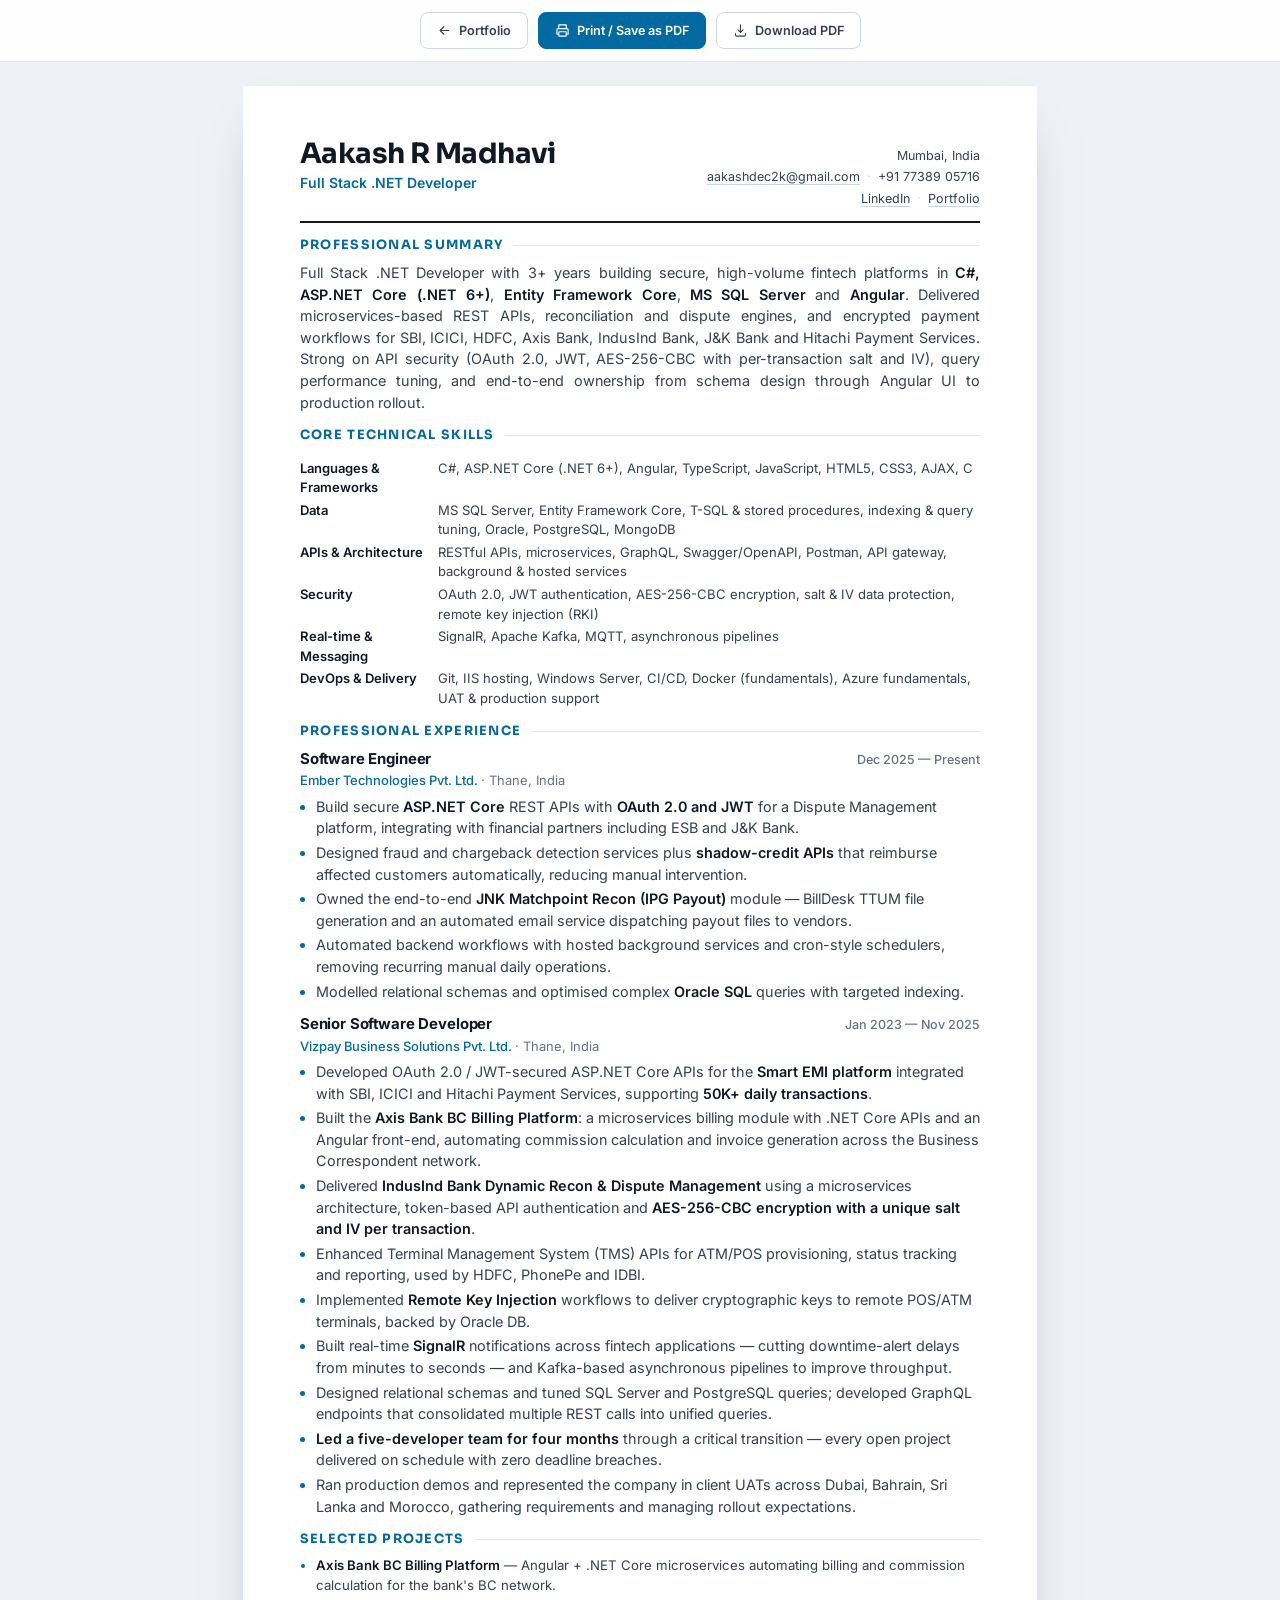
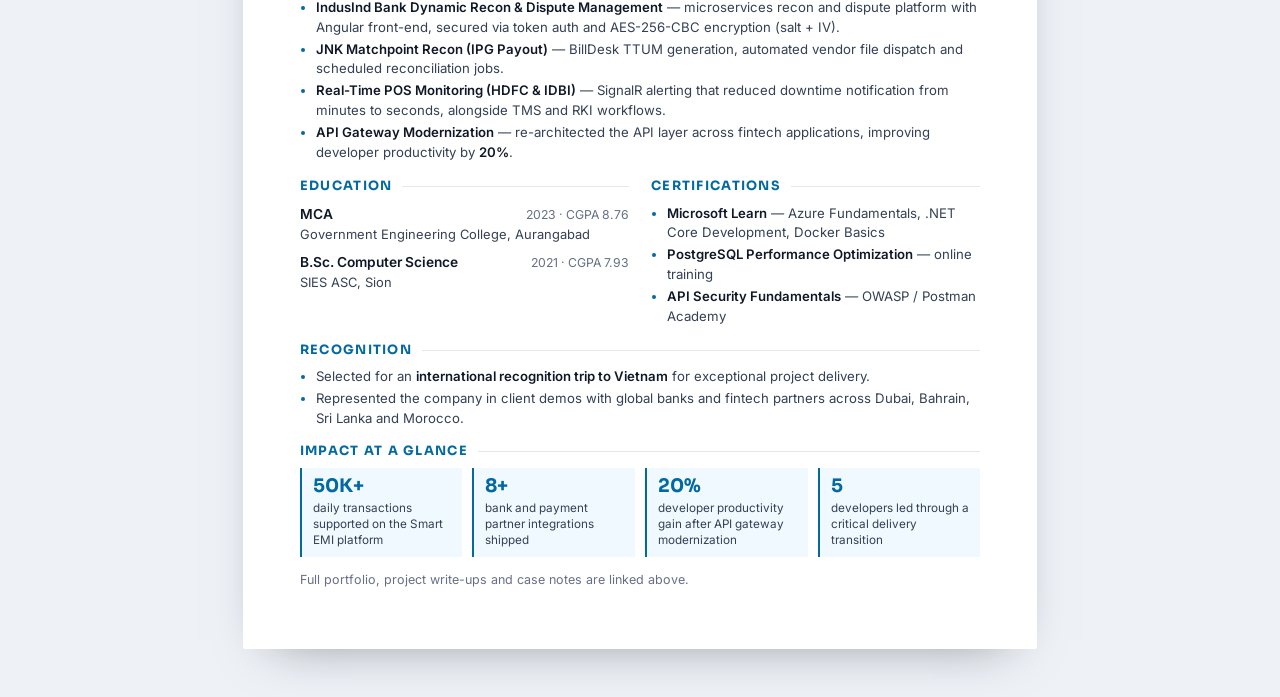
==== resume.html @ f0f53ac8 "Add portfolio site and updated resume" ====
<!DOCTYPE html>
<html lang="en">
<head>
  <meta charset="UTF-8" />
  <meta name="viewport" content="width=device-width, initial-scale=1.0" />
  <title>Aakash R Madhavi — Résumé</title>
  <meta name="description" content="Résumé of Aakash R Madhavi, Full Stack .NET Developer — C#, ASP.NET Core, Angular, SQL Server, fintech platforms." />
  <link rel="preconnect" href="https://fonts.googleapis.com" />
  <link rel="preconnect" href="https://fonts.gstatic.com" crossorigin />
  <link href="https://fonts.googleapis.com/css2?family=Inter:wght@400;500;600;700&family=Sora:wght@600;700&display=swap" rel="stylesheet" />

  <style>
    :root {
      --ink: #101828;
      --ink-soft: #344054;
      --muted: #667085;
      --rule: #e4e7ec;
      --accent: #0369a1;
      --accent-soft: #f0f9ff;
    }

    * { box-sizing: border-box; }

    body {
      margin: 0;
      background: #eef1f6;
      color: var(--ink);
      font-family: "Inter", -apple-system, "Segoe UI", Arial, sans-serif;
      font-size: 10.8pt;
      line-height: 1.5;
      -webkit-font-smoothing: antialiased;
    }

    /* ---------- Screen toolbar ---------- */
    .toolbar {
      position: sticky;
      top: 0;
      z-index: 10;
      display: flex;
      flex-wrap: wrap;
      align-items: center;
      justify-content: center;
      gap: 10px;
      padding: 12px 18px;
      background: rgba(255, 255, 255, 0.9);
      backdrop-filter: blur(10px);
      border-bottom: 1px solid var(--rule);
    }
    .toolbar a,
    .toolbar button {
      display: inline-flex;
      align-items: center;
      gap: 7px;
      padding: 8px 16px;
      border: 1px solid #cfd6e4;
      border-radius: 8px;
      background: #fff;
      color: var(--ink-soft);
      font: inherit;
      font-size: 9.5pt;
      font-weight: 600;
      text-decoration: none;
      cursor: pointer;
      transition: border-color 0.2s ease, color 0.2s ease;
    }
    .toolbar a:hover,
    .toolbar button:hover { border-color: var(--accent); color: var(--accent); }
    .toolbar .primary {
      background: var(--accent);
      border-color: var(--accent);
      color: #fff;
    }
    .toolbar .primary:hover { background: #075985; color: #fff; }
    .toolbar svg { width: 15px; height: 15px; fill: none; stroke: currentColor; stroke-width: 1.8; stroke-linecap: round; stroke-linejoin: round; }

    /* ---------- Sheet ---------- */
    .sheet {
      width: 210mm;
      max-width: calc(100% - 32px);
      margin: 24px auto 48px;
      padding: 14mm 15mm;
      background: #fff;
      box-shadow: 0 20px 50px -30px rgba(16, 24, 40, 0.5);
      border-radius: 2px;
    }

    header.resume-head {
      display: flex;
      justify-content: space-between;
      align-items: flex-start;
      gap: 22px;
      padding-bottom: 12px;
      border-bottom: 2px solid var(--ink);
    }
    .resume-head h1 {
      margin: 0 0 2px;
      font-family: "Sora", "Inter", sans-serif;
      font-size: 21pt;
      font-weight: 700;
      letter-spacing: -0.02em;
      line-height: 1.1;
    }
    .resume-head .role {
      margin: 0;
      font-size: 10.5pt;
      font-weight: 600;
      color: var(--accent);
    }
    .contact {
      margin: 6px 0 0;
      font-size: 9.4pt;
      color: var(--ink-soft);
      line-height: 1.7;
      text-align: right;
    }
    .contact a { color: inherit; text-decoration: none; border-bottom: 1px solid #cbd5e1; }
    .contact span.sep { color: #d0d5dd; padding-inline: 3px; }

    /* ---------- Sections ---------- */
    section { margin-top: 13px; }

    h2 {
      margin: 0 0 7px;
      font-family: "Sora", "Inter", sans-serif;
      font-size: 9.6pt;
      font-weight: 700;
      letter-spacing: 0.1em;
      text-transform: uppercase;
      color: var(--accent);
      display: flex;
      align-items: center;
      gap: 10px;
    }
    h2::after {
      content: "";
      flex: 1;
      height: 1px;
      background: var(--rule);
    }

    p { margin: 0 0 6px; }
    .summary { color: var(--ink-soft); text-align: justify; }

    .skills { display: grid; gap: 3px; font-size: 9.8pt; }
    .skills div { display: grid; grid-template-columns: 128px 1fr; gap: 10px; }
    .skills dt { font-weight: 600; color: var(--ink); }
    .skills dd { margin: 0; color: var(--ink-soft); }

    .job { margin-bottom: 11px; break-inside: avoid; }
    .job:last-child { margin-bottom: 0; }
    .job-top { display: flex; justify-content: space-between; align-items: baseline; gap: 14px; }
    .job-top h3 { margin: 0; font-size: 11.2pt; font-weight: 700; letter-spacing: -0.01em; }
    .job-top .dates { font-size: 9.4pt; font-weight: 500; color: var(--muted); white-space: nowrap; }
    .job-sub { margin: 1px 0 5px; font-size: 9.7pt; font-weight: 500; color: var(--accent); }
    .job-sub .loc { color: var(--muted); font-weight: 400; }

    ul { margin: 0; padding-left: 16px; }
    li { margin-bottom: 3px; color: var(--ink-soft); }
    li::marker { color: var(--accent); }
    strong { color: var(--ink); font-weight: 600; }

    .two-col { display: grid; grid-template-columns: 1fr 1fr; gap: 22px; }

    .entry { margin-bottom: 7px; break-inside: avoid; }
    .entry:last-child { margin-bottom: 0; }
    .entry-top { display: flex; justify-content: space-between; gap: 10px; align-items: baseline; }
    .entry-top h3 { margin: 0; font-size: 10.3pt; font-weight: 600; }
    .entry-top span { font-size: 9.2pt; color: var(--muted); white-space: nowrap; }
    .entry p { margin: 1px 0 0; font-size: 9.7pt; color: var(--ink-soft); }

    .compact li { margin-bottom: 2px; font-size: 9.9pt; }
    .note { font-size: 9.4pt; color: var(--muted); }

    .impact {
      display: grid;
      grid-template-columns: repeat(4, minmax(0, 1fr));
      gap: 10px;
      margin: 0;
    }
    .impact div {
      padding: 8px 11px;
      border-left: 2px solid var(--accent);
      background: var(--accent-soft);
    }
    .impact dt {
      font-family: "Sora", "Inter", sans-serif;
      font-size: 14pt;
      font-weight: 700;
      line-height: 1.1;
      color: var(--accent);
    }
    .impact dd {
      margin: 3px 0 0;
      font-size: 8.8pt;
      line-height: 1.4;
      color: var(--ink-soft);
    }

    /* ---------- Print ---------- */
    @page { size: A4; margin: 10mm 12mm; }

    @media print {
      body { background: #fff; font-size: 9.4pt; line-height: 1.38; }
      .toolbar { display: none !important; }
      .sheet {
        width: auto;
        max-width: none;
        margin: 0;
        padding: 0;
        box-shadow: none;
        border-radius: 0;
      }
      a { color: inherit; }

      .resume-head { padding-bottom: 8px; }
      .resume-head h1 { font-size: 18pt; }
      .resume-head .role { font-size: 9.6pt; }
      .contact { font-size: 8.6pt; line-height: 1.55; margin-top: 2px; }

      section { margin-top: 9px; break-inside: avoid; }
      h2 { margin-bottom: 5px; font-size: 8.8pt; }
      p.summary { font-size: 9.2pt; }
      .skills { font-size: 9pt; gap: 2px; }
      .skills div { grid-template-columns: 118px 1fr; }

      .job { margin-bottom: 8px; break-inside: avoid; }
      .job-top h3 { font-size: 10.4pt; }
      .job-top .dates { font-size: 8.6pt; }
      .job-sub { font-size: 9pt; margin-bottom: 3px; }
      .compact li { font-size: 9pt; margin-bottom: 1.5px; }
      li { margin-bottom: 2px; }
      .entry { margin-bottom: 5px; }
      .entry p { font-size: 9pt; }
      .two-col { gap: 18px; }
      .impact { gap: 8px; }
      .impact dt { font-size: 12.5pt; }
      .impact dd { font-size: 8.2pt; }
      .note { font-size: 8.6pt; margin-top: 10px !important; }
    }

    @media (max-width: 720px) {
      body { font-size: 11pt; }
      .sheet { padding: 22px 18px; }
      header.resume-head { flex-direction: column; gap: 8px; }
      .contact { text-align: left; }
      .skills div { grid-template-columns: 1fr; gap: 0; }
      .skills dt { margin-top: 4px; }
      .two-col { grid-template-columns: 1fr; gap: 14px; }
      .impact { grid-template-columns: 1fr 1fr; }
      .job-top { flex-direction: column; gap: 1px; }
    }
  </style>
</head>
<body>
  <div class="toolbar">
    <a href="index.html">
      <svg viewBox="0 0 24 24" aria-hidden="true"><path d="M19 12H5m0 0 6-6m-6 6 6 6"/></svg>
      Portfolio
    </a>
    <button class="primary" type="button" id="printBtn">
      <svg viewBox="0 0 24 24" aria-hidden="true"><path d="M6 9V3h12v6M6 18H4a1 1 0 0 1-1-1v-6a2 2 0 0 1 2-2h14a2 2 0 0 1 2 2v6a1 1 0 0 1-1 1h-2"/><rect x="6" y="14" width="12" height="7" rx="1"/></svg>
      Print / Save as PDF
    </button>
    <a href="Aakash_Madhavi_Resume_Updated.pdf">
      <svg viewBox="0 0 24 24" aria-hidden="true"><path d="M12 3v12m0 0 4-4m-4 4-4-4M4 17v2a2 2 0 0 0 2 2h12a2 2 0 0 0 2-2v-2"/></svg>
      Download PDF
    </a>
  </div>

  <main class="sheet">
    <header class="resume-head">
      <div>
        <h1>Aakash R Madhavi</h1>
        <p class="role">Full Stack .NET Developer</p>
      </div>
      <p class="contact">
        Mumbai, India<br />
        <a href="mailto:aakashdec2k@gmail.com">aakashdec2k@gmail.com</a>
        <span class="sep">·</span> +91 77389 05716<br />
        <!-- TODO: replace with your full LinkedIn profile URL -->
        <a href="https://www.linkedin.com/in/">LinkedIn</a>
        <span class="sep">·</span> <a href="index.html">Portfolio</a>
      </p>
    </header>

    <section aria-labelledby="summary-h">
      <h2 id="summary-h">Professional summary</h2>
      <p class="summary">
        Full Stack .NET Developer with 3+ years building secure, high-volume fintech platforms in
        <strong>C#, ASP.NET Core (.NET 6+)</strong>, <strong>Entity Framework Core</strong>,
        <strong>MS SQL Server</strong> and <strong>Angular</strong>. Delivered microservices-based REST APIs,
        reconciliation and dispute engines, and encrypted payment workflows for SBI, ICICI, HDFC, Axis Bank,
        IndusInd Bank, J&amp;K Bank and Hitachi Payment Services. Strong on API security (OAuth 2.0, JWT,
        AES-256-CBC with per-transaction salt and IV), query performance tuning, and end-to-end ownership
        from schema design through Angular UI to production rollout.
      </p>
    </section>

    <section aria-labelledby="skills-h">
      <h2 id="skills-h">Core technical skills</h2>
      <dl class="skills">
        <div><dt>Languages &amp; Frameworks</dt><dd>C#, ASP.NET Core (.NET 6+), Angular, TypeScript, JavaScript, HTML5, CSS3, AJAX, C</dd></div>
        <div><dt>Data</dt><dd>MS SQL Server, Entity Framework Core, T-SQL &amp; stored procedures, indexing &amp; query tuning, Oracle, PostgreSQL, MongoDB</dd></div>
        <div><dt>APIs &amp; Architecture</dt><dd>RESTful APIs, microservices, GraphQL, Swagger/OpenAPI, Postman, API gateway, background &amp; hosted services</dd></div>
        <div><dt>Security</dt><dd>OAuth 2.0, JWT authentication, AES-256-CBC encryption, salt &amp; IV data protection, remote key injection (RKI)</dd></div>
        <div><dt>Real-time &amp; Messaging</dt><dd>SignalR, Apache Kafka, MQTT, asynchronous pipelines</dd></div>
        <div><dt>DevOps &amp; Delivery</dt><dd>Git, IIS hosting, Windows Server, CI/CD, Docker (fundamentals), Azure fundamentals, UAT &amp; production support</dd></div>
      </dl>
    </section>

    <section aria-labelledby="exp-h">
      <h2 id="exp-h">Professional experience</h2>

      <article class="job">
        <div class="job-top">
          <h3>Software Engineer</h3>
          <span class="dates">Dec 2025 — Present</span>
        </div>
        <p class="job-sub">Ember Technologies Pvt. Ltd. <span class="loc">· Thane, India</span></p>
        <ul>
          <li>Build secure <strong>ASP.NET Core</strong> REST APIs with <strong>OAuth 2.0 and JWT</strong> for a Dispute Management platform, integrating with financial partners including ESB and J&amp;K Bank.</li>
          <li>Designed fraud and chargeback detection services plus <strong>shadow-credit APIs</strong> that reimburse affected customers automatically, reducing manual intervention.</li>
          <li>Owned the end-to-end <strong>JNK Matchpoint Recon (IPG Payout)</strong> module — BillDesk TTUM file generation and an automated email service dispatching payout files to vendors.</li>
          <li>Automated backend workflows with hosted background services and cron-style schedulers, removing recurring manual daily operations.</li>
          <li>Modelled relational schemas and optimised complex <strong>Oracle SQL</strong> queries with targeted indexing.</li>
        </ul>
      </article>

      <article class="job">
        <div class="job-top">
          <h3>Senior Software Developer</h3>
          <span class="dates">Jan 2023 — Nov 2025</span>
        </div>
        <p class="job-sub">Vizpay Business Solutions Pvt. Ltd. <span class="loc">· Thane, India</span></p>
        <ul>
          <li>Developed OAuth 2.0 / JWT-secured ASP.NET Core APIs for the <strong>Smart EMI platform</strong> integrated with SBI, ICICI and Hitachi Payment Services, supporting <strong>50K+ daily transactions</strong>.</li>
          <li>Built the <strong>Axis Bank BC Billing Platform</strong>: a microservices billing module with .NET Core APIs and an Angular front-end, automating commission calculation and invoice generation across the Business Correspondent network.</li>
          <li>Delivered <strong>IndusInd Bank Dynamic Recon &amp; Dispute Management</strong> using a microservices architecture, token-based API authentication and <strong>AES-256-CBC encryption with a unique salt and IV per transaction</strong>.</li>
          <li>Enhanced Terminal Management System (TMS) APIs for ATM/POS provisioning, status tracking and reporting, used by HDFC, PhonePe and IDBI.</li>
          <li>Implemented <strong>Remote Key Injection</strong> workflows to deliver cryptographic keys to remote POS/ATM terminals, backed by Oracle DB.</li>
          <li>Built real-time <strong>SignalR</strong> notifications across fintech applications — cutting downtime-alert delays from minutes to seconds — and Kafka-based asynchronous pipelines to improve throughput.</li>
          <li>Designed relational schemas and tuned SQL Server and PostgreSQL queries; developed GraphQL endpoints that consolidated multiple REST calls into unified queries.</li>
          <li><strong>Led a five-developer team for four months</strong> through a critical transition — every open project delivered on schedule with zero deadline breaches.</li>
          <li>Ran production demos and represented the company in client UATs across Dubai, Bahrain, Sri Lanka and Morocco, gathering requirements and managing rollout expectations.</li>
        </ul>
      </article>
    </section>

    <section aria-labelledby="projects-h">
      <h2 id="projects-h">Selected projects</h2>
      <ul class="compact">
        <li><strong>Axis Bank BC Billing Platform</strong> — Angular + .NET Core microservices automating billing and commission calculation for the bank's BC network.</li>
        <li><strong>IndusInd Bank Dynamic Recon &amp; Dispute Management</strong> — microservices recon and dispute platform with Angular front-end, secured via token auth and AES-256-CBC encryption (salt + IV).</li>
        <li><strong>JNK Matchpoint Recon (IPG Payout)</strong> — BillDesk TTUM generation, automated vendor file dispatch and scheduled reconciliation jobs.</li>
        <li><strong>Real-Time POS Monitoring (HDFC &amp; IDBI)</strong> — SignalR alerting that reduced downtime notification from minutes to seconds, alongside TMS and RKI workflows.</li>
        <li><strong>API Gateway Modernization</strong> — re-architected the API layer across fintech applications, improving developer productivity by <strong>20%</strong>.</li>
      </ul>
    </section>

    <div class="two-col">
      <section aria-labelledby="edu-h">
        <h2 id="edu-h">Education</h2>
        <div class="entry">
          <div class="entry-top"><h3>MCA</h3><span>2023 · CGPA 8.76</span></div>
          <p>Government Engineering College, Aurangabad</p>
        </div>
        <div class="entry">
          <div class="entry-top"><h3>B.Sc. Computer Science</h3><span>2021 · CGPA 7.93</span></div>
          <p>SIES ASC, Sion</p>
        </div>
      </section>

      <section aria-labelledby="cert-h">
        <h2 id="cert-h">Certifications</h2>
        <ul class="compact">
          <li><strong>Microsoft Learn</strong> — Azure Fundamentals, .NET Core Development, Docker Basics</li>
          <li><strong>PostgreSQL Performance Optimization</strong> — online training</li>
          <li><strong>API Security Fundamentals</strong> — OWASP / Postman Academy</li>
        </ul>
      </section>
    </div>

    <section aria-labelledby="rec-h">
      <h2 id="rec-h">Recognition</h2>
      <ul class="compact">
        <li>Selected for an <strong>international recognition trip to Vietnam</strong> for exceptional project delivery.</li>
        <li>Represented the company in client demos with global banks and fintech partners across Dubai, Bahrain, Sri Lanka and Morocco.</li>
      </ul>
    </section>

    <section aria-labelledby="impact-h">
      <h2 id="impact-h">Impact at a glance</h2>
      <dl class="impact">
        <div><dt>50K+</dt><dd>daily transactions supported on the Smart EMI platform</dd></div>
        <div><dt>8+</dt><dd>bank and payment partner integrations shipped</dd></div>
        <div><dt>20%</dt><dd>developer productivity gain after API gateway modernization</dd></div>
        <div><dt>5</dt><dd>developers led through a critical delivery transition</dd></div>
      </dl>
    </section>

    <p class="note" style="margin-top:14px">
      Full portfolio, project write-ups and case notes are linked above.
    </p>
  </main>

  <script>
    document.getElementById("printBtn").addEventListener("click", function () {
      window.print();
    });
  </script>
</body>
</html>
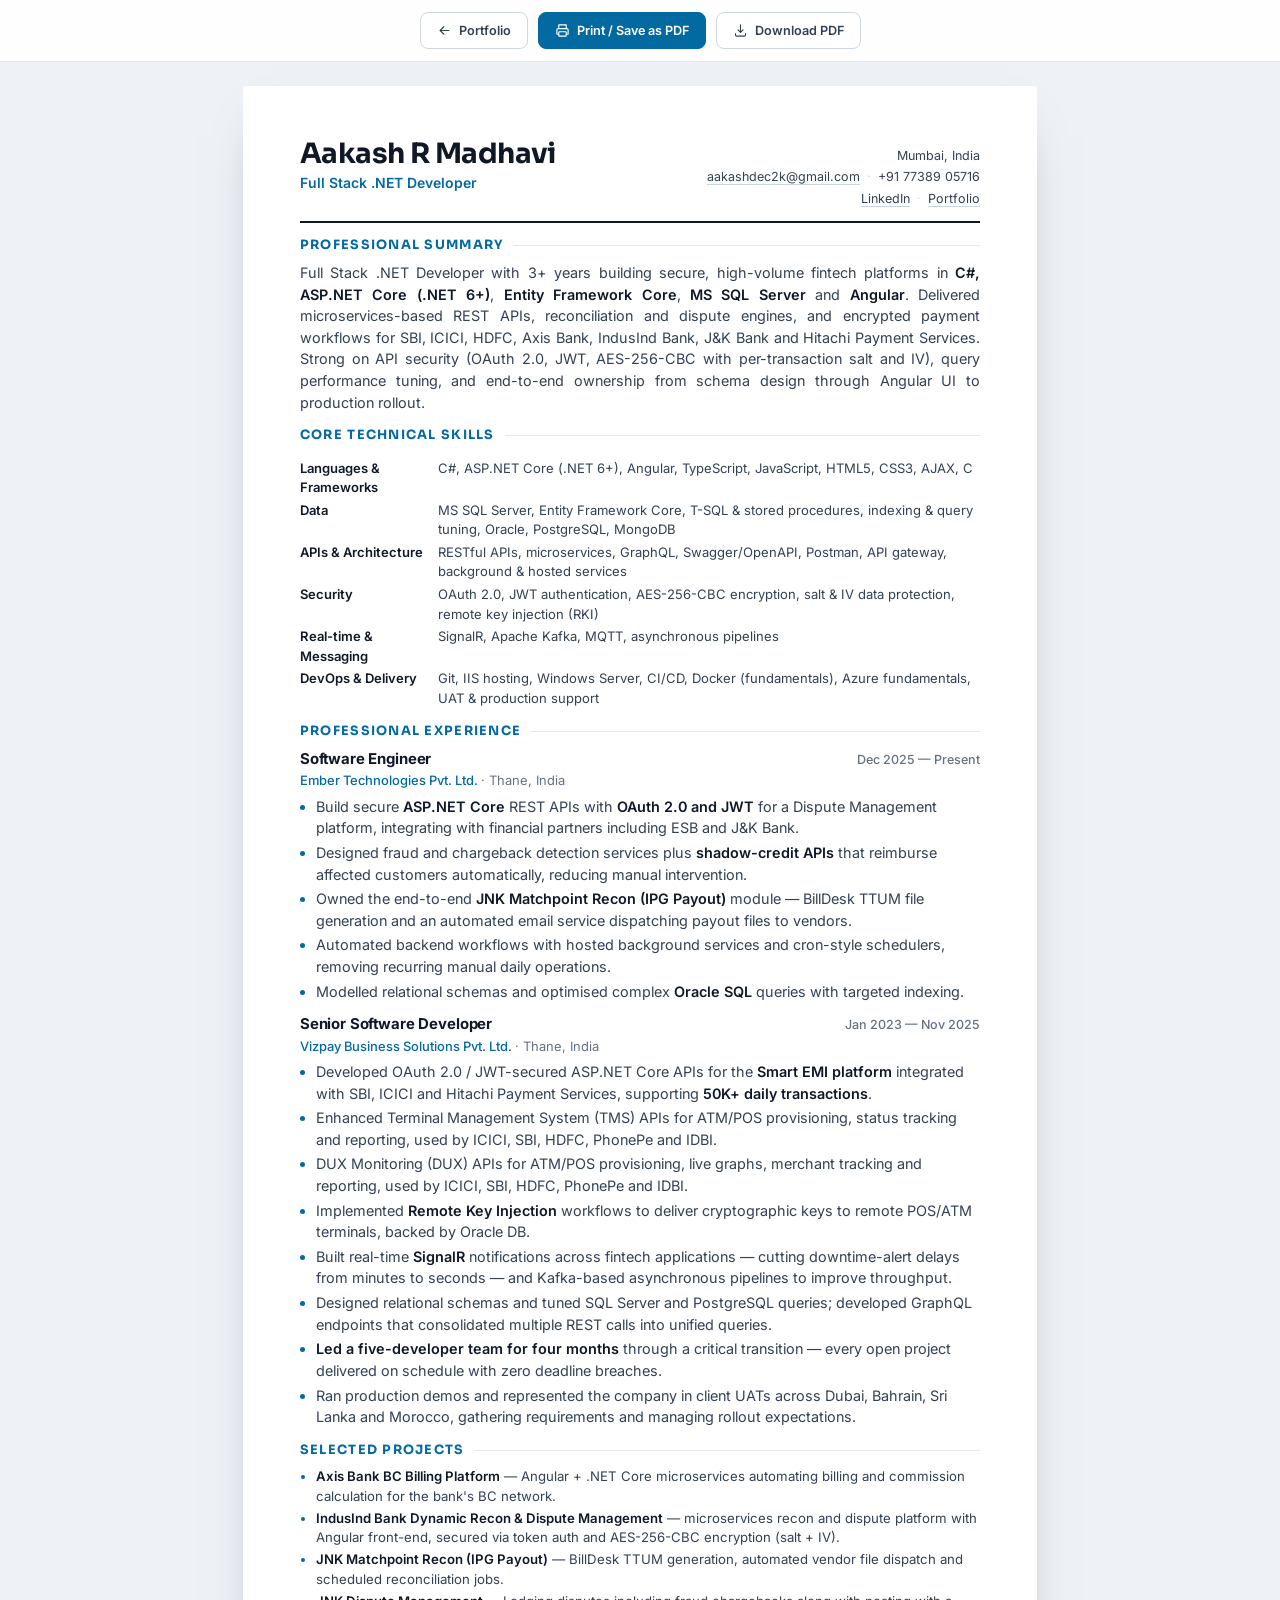
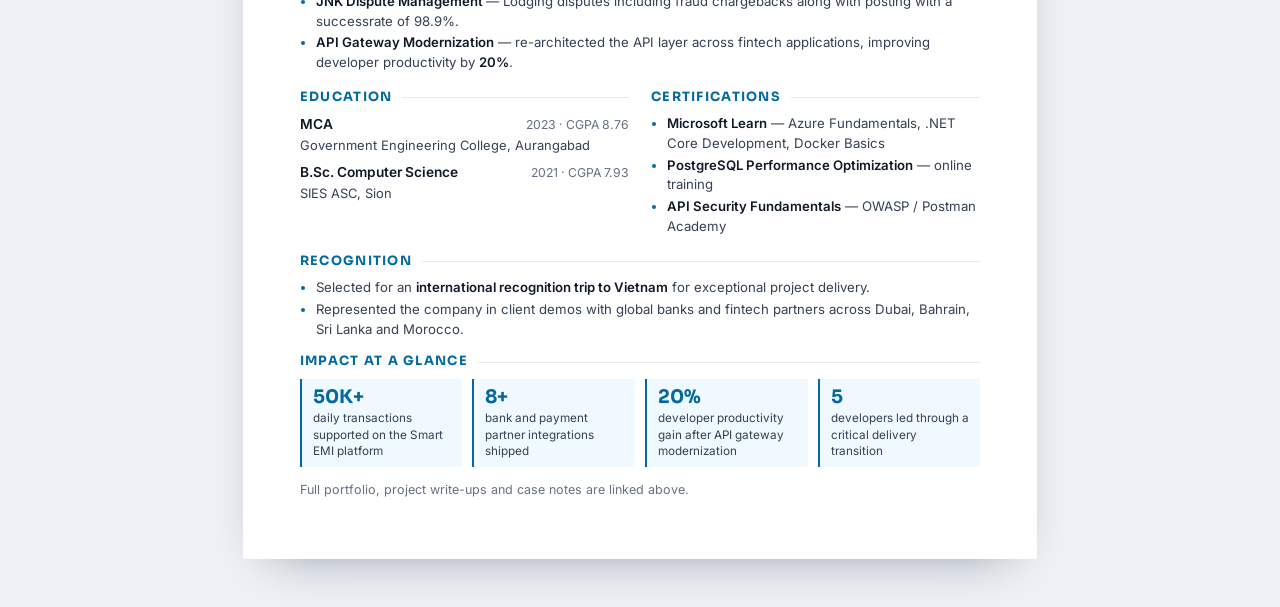
==== commit cde2730f: "Update details" ====
--- a/resume.html
+++ b/resume.html
@@ -3,7 +3,7 @@
 <head>
   <meta charset="UTF-8" />
   <meta name="viewport" content="width=device-width, initial-scale=1.0" />
-  <title>Aakash R Madhavi — Résumé</title>
+  <title>Aakash R Madhavi — Resume</title>
   <meta name="description" content="Résumé of Aakash R Madhavi, Full Stack .NET Developer — C#, ASP.NET Core, Angular, SQL Server, fintech platforms." />
   <link rel="preconnect" href="https://fonts.googleapis.com" />
   <link rel="preconnect" href="https://fonts.gstatic.com" crossorigin />
@@ -334,9 +334,8 @@
         <p class="job-sub">Vizpay Business Solutions Pvt. Ltd. <span class="loc">· Thane, India</span></p>
         <ul>
           <li>Developed OAuth 2.0 / JWT-secured ASP.NET Core APIs for the <strong>Smart EMI platform</strong> integrated with SBI, ICICI and Hitachi Payment Services, supporting <strong>50K+ daily transactions</strong>.</li>
-          <li>Built the <strong>Axis Bank BC Billing Platform</strong>: a microservices billing module with .NET Core APIs and an Angular front-end, automating commission calculation and invoice generation across the Business Correspondent network.</li>
-          <li>Delivered <strong>IndusInd Bank Dynamic Recon &amp; Dispute Management</strong> using a microservices architecture, token-based API authentication and <strong>AES-256-CBC encryption with a unique salt and IV per transaction</strong>.</li>
-          <li>Enhanced Terminal Management System (TMS) APIs for ATM/POS provisioning, status tracking and reporting, used by HDFC, PhonePe and IDBI.</li>
+          <li>Enhanced Terminal Management System (TMS) APIs for ATM/POS provisioning, status tracking and reporting, used by ICICI, SBI, HDFC, PhonePe and IDBI.</li>
+          <li>DUX Monitoring (DUX) APIs for ATM/POS provisioning, live graphs, merchant tracking and reporting, used by ICICI, SBI, HDFC, PhonePe and IDBI.</li>
           <li>Implemented <strong>Remote Key Injection</strong> workflows to deliver cryptographic keys to remote POS/ATM terminals, backed by Oracle DB.</li>
           <li>Built real-time <strong>SignalR</strong> notifications across fintech applications — cutting downtime-alert delays from minutes to seconds — and Kafka-based asynchronous pipelines to improve throughput.</li>
           <li>Designed relational schemas and tuned SQL Server and PostgreSQL queries; developed GraphQL endpoints that consolidated multiple REST calls into unified queries.</li>
@@ -352,7 +351,7 @@
         <li><strong>Axis Bank BC Billing Platform</strong> — Angular + .NET Core microservices automating billing and commission calculation for the bank's BC network.</li>
         <li><strong>IndusInd Bank Dynamic Recon &amp; Dispute Management</strong> — microservices recon and dispute platform with Angular front-end, secured via token auth and AES-256-CBC encryption (salt + IV).</li>
         <li><strong>JNK Matchpoint Recon (IPG Payout)</strong> — BillDesk TTUM generation, automated vendor file dispatch and scheduled reconciliation jobs.</li>
-        <li><strong>Real-Time POS Monitoring (HDFC &amp; IDBI)</strong> — SignalR alerting that reduced downtime notification from minutes to seconds, alongside TMS and RKI workflows.</li>
+        <li><strong>JNK Dispute Management </strong> — Lodging disputes including fraud chargebacks along with posting with a successrate of 98.9%.</li>
         <li><strong>API Gateway Modernization</strong> — re-architected the API layer across fintech applications, improving developer productivity by <strong>20%</strong>.</li>
       </ul>
     </section>
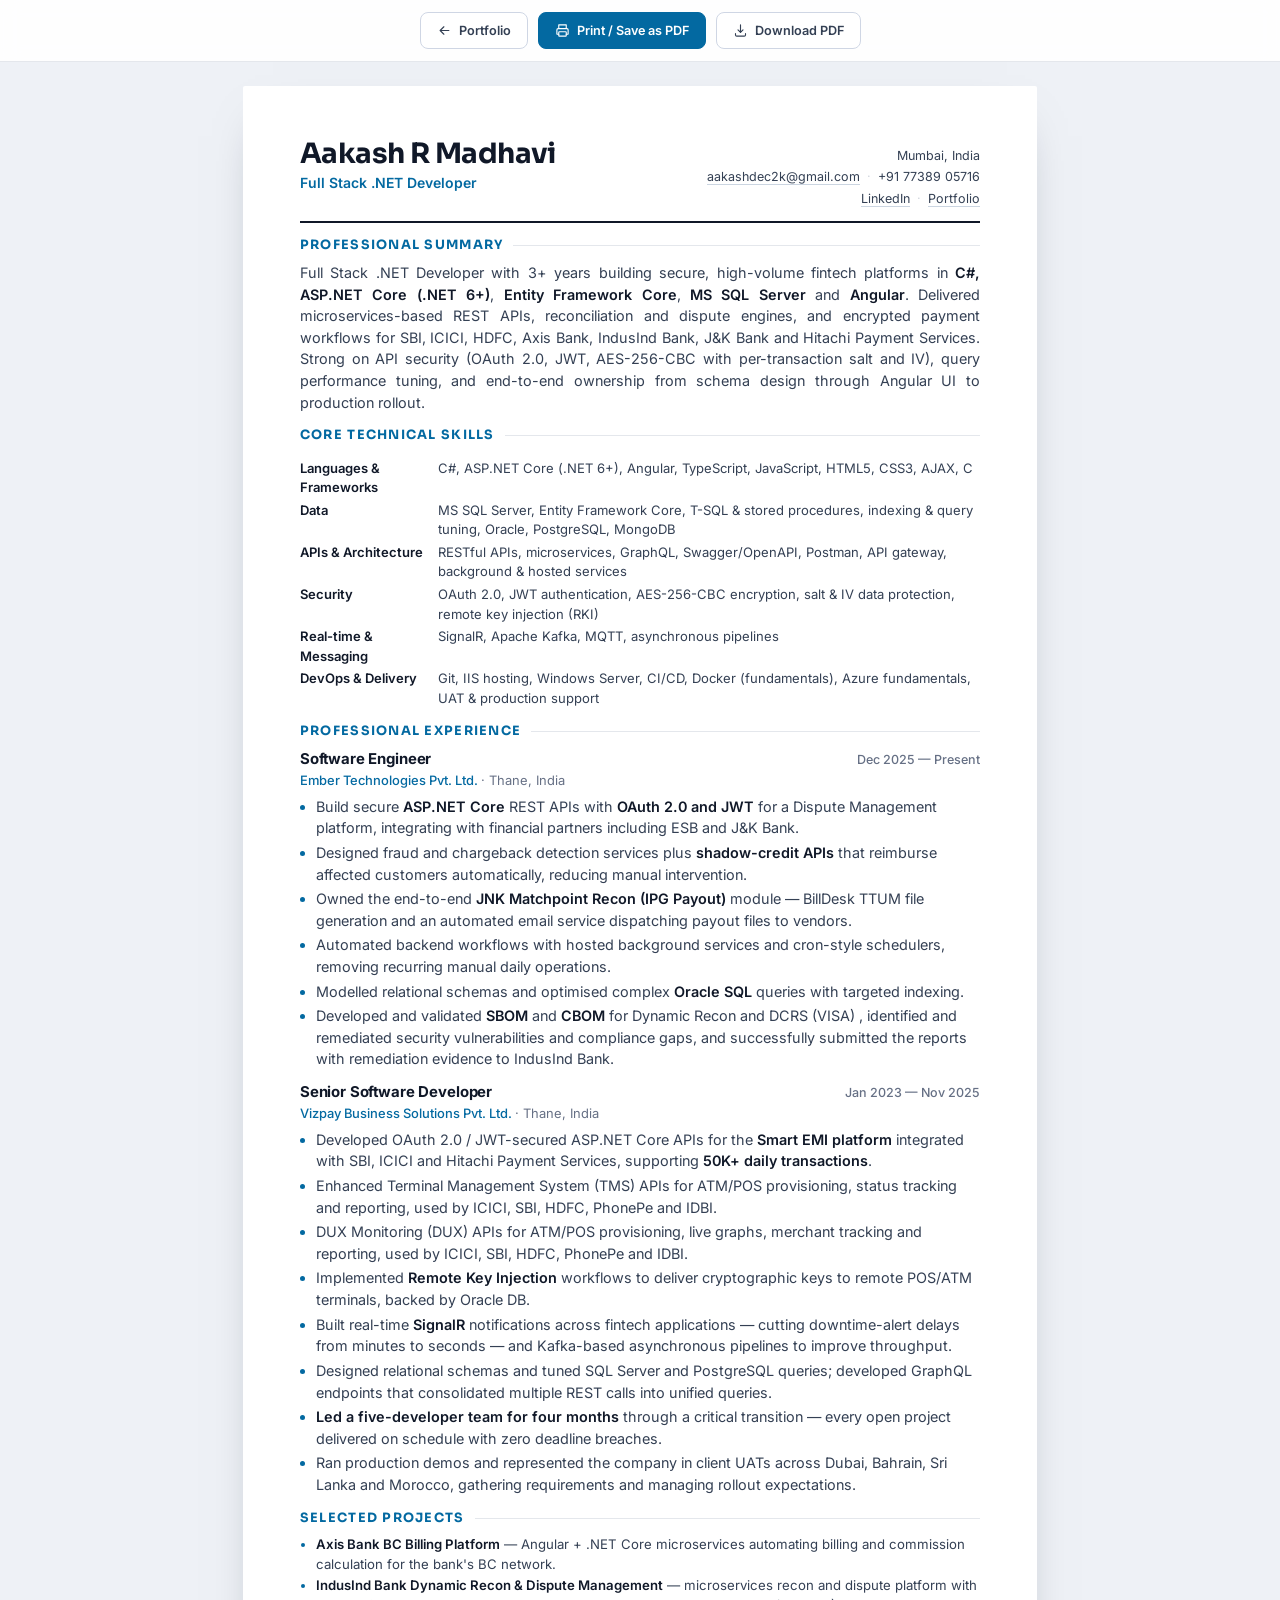
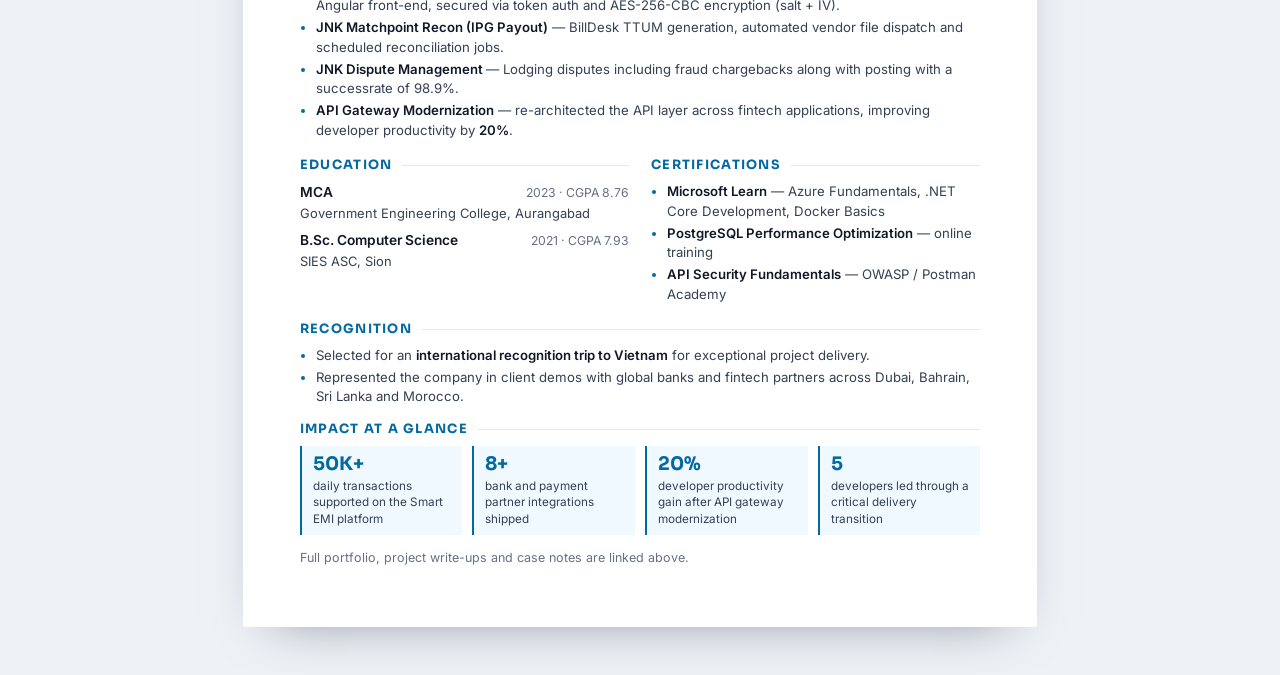
==== commit f3fc154c: "Update resume.html" ====
--- a/resume.html
+++ b/resume.html
@@ -323,6 +323,7 @@
           <li>Owned the end-to-end <strong>JNK Matchpoint Recon (IPG Payout)</strong> module — BillDesk TTUM file generation and an automated email service dispatching payout files to vendors.</li>
           <li>Automated backend workflows with hosted background services and cron-style schedulers, removing recurring manual daily operations.</li>
           <li>Modelled relational schemas and optimised complex <strong>Oracle SQL</strong> queries with targeted indexing.</li>
+          <li>Developed and validated <strong>SBOM</strong> and <strong>CBOM</strong> for Dynamic Recon and DCRS (VISA) , identified and remediated security vulnerabilities and compliance gaps, and successfully submitted the reports with remediation evidence to IndusInd Bank.</li>
         </ul>
       </article>
 
